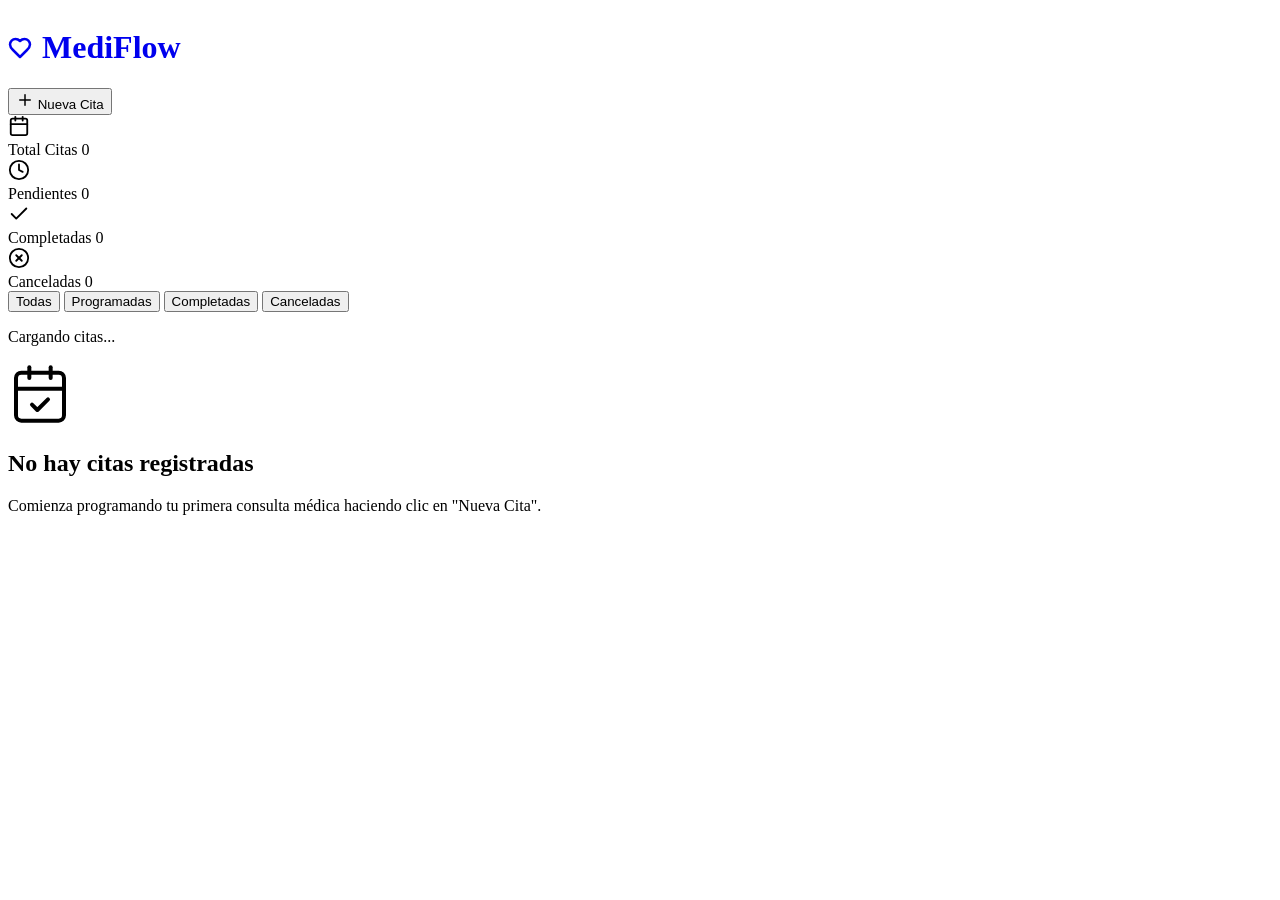
==== public/home.html @ 62332ec0 "feat: se ha implementado una landig page para el inicio de la aplicacion y movido el dashboard a la " ====
<!DOCTYPE html>
<html lang="es">
<head>
  <meta charset="UTF-8">
  <meta name="viewport" content="width=device-width, initial-scale=1.0">
  <title>MediFlow - Gestión de Citas Médicas</title>
  <link rel="preconnect" href="https://fonts.googleapis.com">
  <link rel="preconnect" href="https://fonts.gstatic.com" crossorigin>
  <link href="https://fonts.googleapis.com/css2?family=Outfit:wght@300;400;500;600;700&family=Plus+Jakarta+Sans:wght@300;400;500;600;700&display=swap" rel="stylesheet">
  <link rel="stylesheet" href="/styles.css">
</head>
<body>
  <!-- Header / Navigation -->
  <header class="app-header">
    <div class="header-container">
      <a href="/" class="logo" style="text-decoration: none; display: flex; align-items: center; gap: 10px;">
        <svg xmlns="http://www.w3.org/2000/svg" width="24" height="24" viewBox="0 0 24 24" fill="none" stroke="currentColor" stroke-width="2.5" stroke-linecap="round" stroke-linejoin="round" class="logo-icon"><path d="M19 14c1.49-1.46 3-3.21 3-5.5A5.5 5.5 0 0 0 16.5 3c-1.76 0-3 .5-4.5 2-1.5-1.5-2.74-2-4.5-2A5.5 5.5 0 0 0 2 8.5c0 2.3 1.5 4.05 3 5.5l7 7Z"/></svg>
        <h1>MediFlow</h1>
      </a>
      <button class="btn btn-primary" id="btnOpenNewAppointment" aria-haspopup="dialog">
        <svg xmlns="http://www.w3.org/2000/svg" width="18" height="18" viewBox="0 0 24 24" fill="none" stroke="currentColor" stroke-width="2" stroke-linecap="round" stroke-linejoin="round"><path d="M5 12h14"/><path d="M12 5v14"/></svg>
        Nueva Cita
      </button>
    </div>
  </header>

  <!-- Main Container -->
  <main class="app-container">
    
    <!-- Stats Section -->
    <section class="stats-grid" aria-label="Estadísticas de citas">
      <div class="stat-card">
        <div class="stat-icon icon-blue">
          <svg xmlns="http://www.w3.org/2000/svg" width="22" height="22" viewBox="0 0 24 24" fill="none" stroke="currentColor" stroke-width="2" stroke-linecap="round" stroke-linejoin="round"><path d="M8 2v4"/><path d="M16 2v4"/><rect width="18" height="18" x="3" y="4" rx="2"/><path d="M3 10h18"/></svg>
        </div>
        <div class="stat-info">
          <span class="stat-label">Total Citas</span>
          <span class="stat-value" id="statTotal">0</span>
        </div>
      </div>
      
      <div class="stat-card">
        <div class="stat-icon icon-yellow">
          <svg xmlns="http://www.w3.org/2000/svg" width="22" height="22" viewBox="0 0 24 24" fill="none" stroke="currentColor" stroke-width="2" stroke-linecap="round" stroke-linejoin="round"><circle cx="12" cy="12" r="10"/><polyline points="12 6 12 12 16 14"/></svg>
        </div>
        <div class="stat-info">
          <span class="stat-label">Pendientes</span>
          <span class="stat-value" id="statScheduled">0</span>
        </div>
      </div>

      <div class="stat-card">
        <div class="stat-icon icon-green">
          <svg xmlns="http://www.w3.org/2000/svg" width="22" height="22" viewBox="0 0 24 24" fill="none" stroke="currentColor" stroke-width="2" stroke-linecap="round" stroke-linejoin="round"><path d="M20 6 9 17l-5-5"/></svg>
        </div>
        <div class="stat-info">
          <span class="stat-label">Completadas</span>
          <span class="stat-value" id="statCompleted">0</span>
        </div>
      </div>

      <div class="stat-card">
        <div class="stat-icon icon-red">
          <svg xmlns="http://www.w3.org/2000/svg" width="22" height="22" viewBox="0 0 24 24" fill="none" stroke="currentColor" stroke-width="2" stroke-linecap="round" stroke-linejoin="round"><circle cx="12" cy="12" r="10"/><path d="m15 9-6 6"/><path d="m9 9 6 6"/></svg>
        </div>
        <div class="stat-info">
          <span class="stat-label">Canceladas</span>
          <span class="stat-value" id="statCancelled">0</span>
        </div>
      </div>
    </section>

    <!-- Content Area & Controls -->
    <section class="content-header">
      <div class="filter-bar">
        <button class="filter-btn active" data-filter="all">Todas</button>
        <button class="filter-btn" data-filter="scheduled">Programadas</button>
        <button class="filter-btn" data-filter="completed">Completadas</button>
        <button class="filter-btn" data-filter="cancelled">Canceladas</button>
      </div>
    </section>

    <!-- Loading State -->
    <div id="loadingIndicator" class="loading-container">
      <div class="spinner"></div>
      <p>Cargando citas...</p>
    </div>

    <!-- Empty State -->
    <div id="emptyState" class="empty-state hidden">
      <svg xmlns="http://www.w3.org/2000/svg" width="64" height="64" viewBox="0 0 24 24" fill="none" stroke="currentColor" stroke-width="1.5" stroke-linecap="round" stroke-linejoin="round" class="empty-icon"><rect width="18" height="18" x="3" y="4" rx="2" ry="2"/><line x1="16" x2="16" y1="2" y2="6"/><line x1="8" x2="8" y1="2" y2="6"/><line x1="3" x2="21" y1="10" y2="10"/><path d="m9 16 2 2 4-4"/></svg>
      <h2>No hay citas registradas</h2>
      <p>Comienza programando tu primera consulta médica haciendo clic en "Nueva Cita".</p>
    </div>

    <!-- Grid / List of appointments -->
    <div id="appointmentsGrid" class="appointments-grid">
      <!-- Citas se renderizan dinámicamente aquí -->
    </div>
  </main>

  <!-- Notification Toast -->
  <div id="notificationToast" class="toast hidden" role="alert" aria-live="assertive"></div>

  <!-- Booking Modal Dialog -->
  <dialog id="appointmentModal" closedby="any" class="modal-dialog" aria-labelledby="modalTitle">
    <div class="modal-content">
      <header class="modal-header">
        <h2 id="modalTitle">Nueva Cita Médica</h2>
        <button class="btn-close" id="btnCloseModal" aria-label="Cerrar modal">
          <svg xmlns="http://www.w3.org/2000/svg" width="20" height="20" viewBox="0 0 24 24" fill="none" stroke="currentColor" stroke-width="2" stroke-linecap="round" stroke-linejoin="round"><path d="M18 6 6 18"/><path d="m6 6 12 12"/></svg>
        </button>
      </header>
      <form id="appointmentForm" class="modal-body" novalidate>
        <div class="form-group">
          <label for="patientName">Nombre del Paciente <span class="required">*</span></label>
          <input type="text" id="patientName" name="patientName" placeholder="Ej. Juan Pérez" required autocomplete="name">
          <span class="error-message" id="errorPatientName">El nombre es requerido.</span>
        </div>

        <div class="form-group">
          <label for="email">Correo Electrónico <span class="required">*</span></label>
          <input type="email" id="email" name="email" placeholder="Ej. juan@example.com" required autocomplete="email">
          <span class="error-message" id="errorEmail">Introduce un correo electrónico válido.</span>
        </div>

        <div class="form-row">
          <div class="form-group">
            <label for="date">Fecha <span class="required">*</span></label>
            <input type="date" id="date" name="date" required>
            <span class="error-message" id="errorDate">Selecciona una fecha válida.</span>
          </div>

          <div class="form-group">
            <label for="time">Hora <span class="required">*</span></label>
            <input type="time" id="time" name="time" required>
            <span class="error-message" id="errorTime">Selecciona una hora válida.</span>
          </div>
        </div>

        <div class="form-group">
          <label for="service">Servicio Médico <span class="required">*</span></label>
          <select id="service" name="service" required>
            <option value="" disabled selected>Selecciona una especialidad</option>
            <option value="Medicina General">Medicina General</option>
            <option value="Odontología">Odontología</option>
            <option value="Pediatría">Pediatría</option>
            <option value="Cardiología">Cardiología</option>
            <option value="Dermatología">Dermatología</option>
            <option value="Nutrición">Nutrición</option>
          </select>
          <span class="error-message" id="errorService">Por favor, selecciona un servicio.</span>
        </div>

        <div class="form-group">
          <label for="notes">Notas o Sintomatología</label>
          <textarea id="notes" name="notes" rows="3" placeholder="Describe brevemente el motivo de la consulta o notas relevantes..."></textarea>
        </div>

        <footer class="modal-actions">
          <button type="button" class="btn btn-secondary" id="btnCancelModal">Cancelar</button>
          <button type="submit" class="btn btn-primary">
            <svg xmlns="http://www.w3.org/2000/svg" width="16" height="16" viewBox="0 0 24 24" fill="none" stroke="currentColor" stroke-width="2.5" stroke-linecap="round" stroke-linejoin="round"><path d="M5 12h14"/><path d="M12 5v14"/></svg>
            Agendar Cita
          </button>
        </footer>
      </form>
    </div>
  </dialog>

  <!-- Delete Confirmation Dialog -->
  <dialog id="deleteConfirmModal" closedby="any" class="modal-dialog mini-modal" aria-labelledby="deleteModalTitle">
    <div class="modal-content">
      <header class="modal-header">
        <h2 id="deleteModalTitle">¿Eliminar Cita?</h2>
      </header>
      <div class="modal-body">
        <p>¿Estás seguro de que deseas eliminar esta cita? Esta acción no se puede deshacer.</p>
      </div>
      <footer class="modal-actions">
        <button type="button" class="btn btn-secondary" id="btnCancelDelete">Cancelar</button>
        <button type="button" class="btn btn-danger" id="btnConfirmDelete">Eliminar</button>
      </footer>
    </div>
  </dialog>

  <script src="/app.js"></script>
</body>
</html>
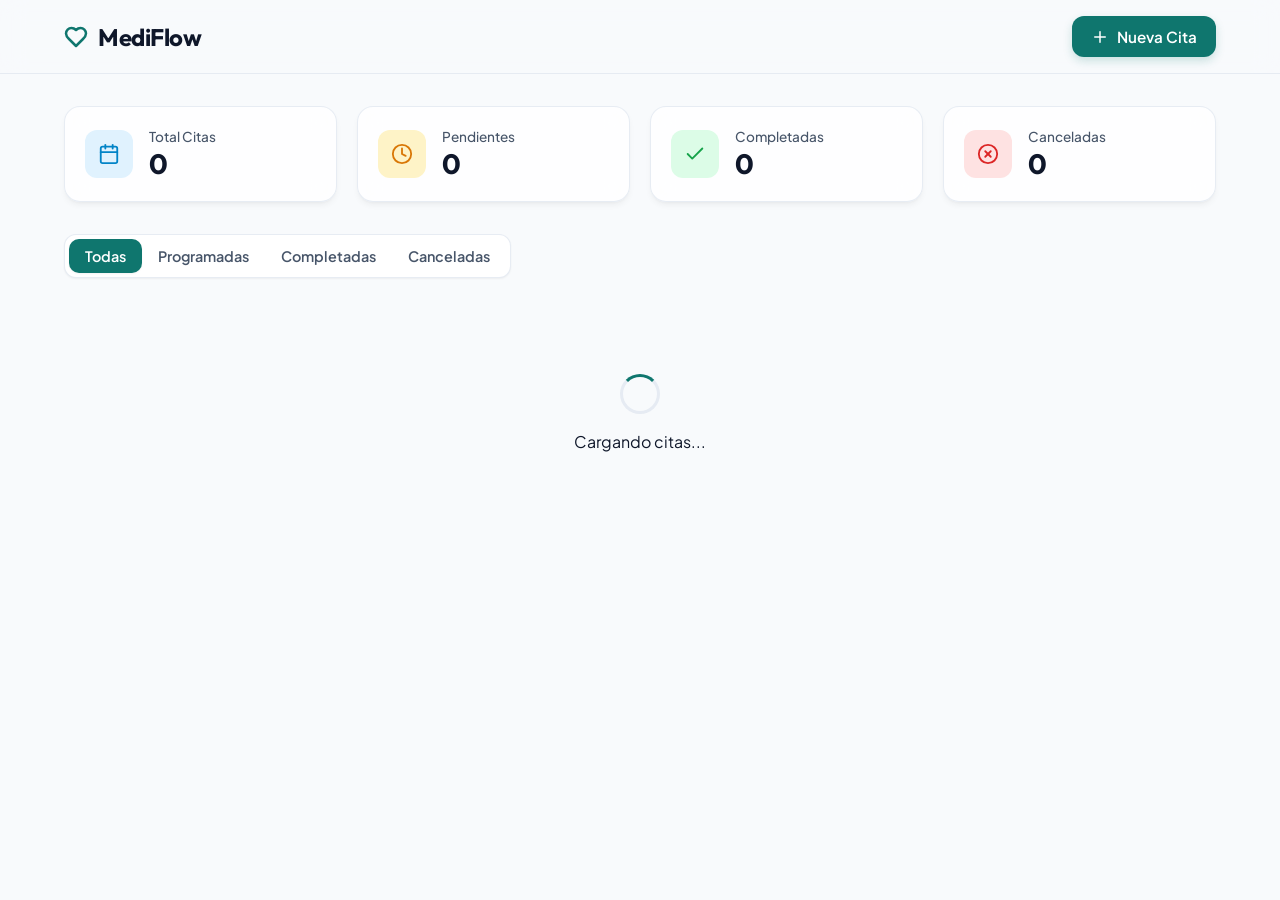
==== commit 5ef753ac: "feat: s ha implentado una landig page para la aplicacion" ====
--- a/public/home.html
+++ b/public/home.html
@@ -7,13 +7,13 @@
   <link rel="preconnect" href="https://fonts.googleapis.com">
   <link rel="preconnect" href="https://fonts.gstatic.com" crossorigin>
   <link href="https://fonts.googleapis.com/css2?family=Outfit:wght@300;400;500;600;700&family=Plus+Jakarta+Sans:wght@300;400;500;600;700&display=swap" rel="stylesheet">
-  <link rel="stylesheet" href="/styles.css">
+  <link rel="stylesheet" href="styles.css">
 </head>
 <body>
   <!-- Header / Navigation -->
   <header class="app-header">
     <div class="header-container">
-      <a href="/" class="logo" style="text-decoration: none; display: flex; align-items: center; gap: 10px;">
+      <a href="/" class="logo" style="text-decoration: none; color: inherit;">
         <svg xmlns="http://www.w3.org/2000/svg" width="24" height="24" viewBox="0 0 24 24" fill="none" stroke="currentColor" stroke-width="2.5" stroke-linecap="round" stroke-linejoin="round" class="logo-icon"><path d="M19 14c1.49-1.46 3-3.21 3-5.5A5.5 5.5 0 0 0 16.5 3c-1.76 0-3 .5-4.5 2-1.5-1.5-2.74-2-4.5-2A5.5 5.5 0 0 0 2 8.5c0 2.3 1.5 4.05 3 5.5l7 7Z"/></svg>
         <h1>MediFlow</h1>
       </a>
@@ -184,6 +184,6 @@
     </div>
   </dialog>
 
-  <script src="/app.js"></script>
+  <script src="app.js"></script>
 </body>
 </html>
--- a/public/styles.css
+++ b/public/styles.css
@@ -0,0 +1,1338 @@
+/* Design Tokens & Theme Setup */
+:root {
+  --font-title: 'Outfit', -apple-system, BlinkMacSystemFont, 'Segoe UI', Roboto, sans-serif;
+  --font-body: 'Plus Jakarta Sans', -apple-system, BlinkMacSystemFont, 'Segoe UI', Roboto, sans-serif;
+
+  /* Light Theme Colors (Sophisticated Slate & Teal) */
+  --bg-primary: #f8fafc;
+  --bg-secondary: #ffffff;
+  --bg-card: rgba(255, 255, 255, 0.8);
+  --bg-card-hover: rgba(255, 255, 255, 0.95);
+  --border-color: rgba(226, 232, 240, 0.8);
+  --text-primary: #0f172a;
+  --text-secondary: #475569;
+  --text-muted: #94a3b8;
+  
+  --primary-color: #0f766e;
+  --primary-hover: #115e59;
+  --primary-light: #f0fdfa;
+  --primary-text: #ffffff;
+  
+  --danger-color: #e11d48;
+  --danger-hover: #be123c;
+  --danger-light: #fff1f2;
+  
+  /* Status Colors */
+  --status-scheduled-bg: #fef3c7;
+  --status-scheduled-text: #d97706;
+  --status-completed-bg: #dcfce7;
+  --status-completed-text: #15803d;
+  --status-cancelled-bg: #fee2e2;
+  --status-cancelled-text: #b91c1c;
+
+  /* Card Icon Accents */
+  --accent-blue-bg: #e0f2fe;
+  --accent-blue: #0284c7;
+  --accent-yellow-bg: #fef3c7;
+  --accent-yellow: #d97706;
+  --accent-green-bg: #dcfce7;
+  --accent-green: #16a34a;
+  --accent-red-bg: #fee2e2;
+  --accent-red: #dc2626;
+
+  /* Box Shadows & Blurs */
+  --shadow-sm: 0 1px 2px 0 rgba(0, 0, 0, 0.05);
+  --shadow-md: 0 4px 6px -1px rgba(0, 0, 0, 0.05), 0 2px 4px -2px rgba(0, 0, 0, 0.05);
+  --shadow-lg: 0 10px 15px -3px rgba(0, 0, 0, 0.05), 0 4px 6px -4px rgba(0, 0, 0, 0.05);
+  --shadow-premium: 0 20px 25px -5px rgba(15, 118, 110, 0.05), 0 8px 10px -6px rgba(15, 118, 110, 0.05);
+  --glass-blur: blur(12px);
+  --border-radius-sm: 8px;
+  --border-radius-md: 12px;
+  --border-radius-lg: 16px;
+  --border-radius-xl: 24px;
+}
+
+@media (prefers-color-scheme: dark) {
+  :root {
+    /* Dark Theme Colors */
+    --bg-primary: #0b0f19;
+    --bg-secondary: #111827;
+    --bg-card: rgba(17, 24, 39, 0.7);
+    --bg-card-hover: rgba(17, 24, 39, 0.9);
+    --border-color: rgba(31, 41, 55, 0.8);
+    --text-primary: #f9fafb;
+    --text-secondary: #9ca3af;
+    --text-muted: #6b7280;
+
+    --primary-color: #14b8a6;
+    --primary-hover: #2dd4bf;
+    --primary-light: rgba(20, 184, 166, 0.1);
+    
+    --danger-color: #f43f5e;
+    --danger-hover: #fb7185;
+    --danger-light: rgba(244, 63, 94, 0.1);
+
+    /* Status Colors (Dark mode adjusted) */
+    --status-scheduled-bg: rgba(217, 119, 6, 0.15);
+    --status-scheduled-text: #fbbf24;
+    --status-completed-bg: rgba(22, 163, 74, 0.15);
+    --status-completed-text: #4ade80;
+    --status-cancelled-bg: rgba(220, 38, 38, 0.15);
+    --status-cancelled-text: #f87171;
+
+    /* Card Icon Accents (Dark Mode) */
+    --accent-blue-bg: rgba(2, 132, 199, 0.15);
+    --accent-blue: #38bdf8;
+    --accent-yellow-bg: rgba(217, 119, 6, 0.15);
+    --accent-yellow: #fbbf24;
+    --accent-green-bg: rgba(22, 163, 74, 0.15);
+    --accent-green: #4ade80;
+    --accent-red-bg: rgba(220, 38, 38, 0.15);
+    --accent-red: #f87171;
+
+    --shadow-premium: 0 20px 25px -5px rgba(0, 0, 0, 0.3), 0 8px 10px -6px rgba(0, 0, 0, 0.3);
+  }
+}
+
+/* Base resets & styles */
+* {
+  margin: 0;
+  padding: 0;
+  box-sizing: border-box;
+}
+
+body {
+  font-family: var(--font-body);
+  background-color: var(--bg-primary);
+  color: var(--text-primary);
+  min-height: 100vh;
+  line-height: 1.5;
+  transition: background-color 0.3s ease, color 0.3s ease;
+  overflow-x: hidden;
+}
+
+/* Buttons */
+.btn {
+  display: inline-flex;
+  align-items: center;
+  justify-content: center;
+  gap: 8px;
+  font-family: var(--font-body);
+  font-weight: 600;
+  font-size: 0.95rem;
+  padding: 10px 18px;
+  border-radius: var(--border-radius-md);
+  border: 1px solid transparent;
+  cursor: pointer;
+  transition: all 0.2s cubic-bezier(0.4, 0, 0.2, 1);
+  text-decoration: none;
+}
+
+.btn-primary {
+  background-color: var(--primary-color);
+  color: var(--primary-text);
+  box-shadow: 0 4px 10px rgba(15, 118, 110, 0.2);
+}
+
+.btn-primary:hover {
+  background-color: var(--primary-hover);
+  transform: translateY(-1px);
+  box-shadow: 0 6px 14px rgba(15, 118, 110, 0.3);
+}
+
+.btn-secondary {
+  background-color: transparent;
+  border-color: var(--border-color);
+  color: var(--text-secondary);
+}
+
+.btn-secondary:hover {
+  background-color: var(--border-color);
+  color: var(--text-primary);
+}
+
+.btn-danger {
+  background-color: var(--danger-color);
+  color: #fff;
+  box-shadow: 0 4px 10px rgba(225, 29, 72, 0.2);
+}
+
+.btn-danger:hover {
+  background-color: var(--danger-hover);
+  transform: translateY(-1px);
+  box-shadow: 0 6px 14px rgba(225, 29, 72, 0.3);
+}
+
+/* Header */
+.app-header {
+  position: sticky;
+  top: 0;
+  z-index: 10;
+  background-color: rgba(248, 250, 252, 0.7);
+  backdrop-filter: var(--glass-blur);
+  -webkit-backdrop-filter: var(--glass-blur);
+  border-bottom: 1px solid var(--border-color);
+  transition: background-color 0.3s ease, border-color 0.3s ease;
+}
+
+@media (prefers-color-scheme: dark) {
+  .app-header {
+    background-color: rgba(11, 15, 25, 0.7);
+  }
+}
+
+.header-container {
+  max-width: 1200px;
+  margin: 0 auto;
+  padding: 16px 24px;
+  display: flex;
+  justify-content: space-between;
+  align-items: center;
+}
+
+.logo {
+  display: flex;
+  align-items: center;
+  gap: 10px;
+}
+
+.logo-icon {
+  color: var(--primary-color);
+  animation: heartbeat 2s infinite ease-in-out;
+}
+
+.logo h1 {
+  font-family: var(--font-title);
+  font-size: 1.5rem;
+  font-weight: 700;
+  letter-spacing: -0.5px;
+  color: var(--text-primary);
+}
+
+/* Container */
+.app-container {
+  max-width: 1200px;
+  margin: 0 auto;
+  padding: 32px 24px;
+  display: flex;
+  flex-direction: column;
+  gap: 32px;
+}
+
+/* Stats Section */
+.stats-grid {
+  display: grid;
+  grid-template-columns: repeat(auto-fit, minmax(220px, 1fr));
+  gap: 20px;
+}
+
+.stat-card {
+  background-color: var(--bg-card);
+  backdrop-filter: var(--glass-blur);
+  -webkit-backdrop-filter: var(--glass-blur);
+  border: 1px solid var(--border-color);
+  border-radius: var(--border-radius-lg);
+  padding: 20px;
+  display: flex;
+  align-items: center;
+  gap: 16px;
+  box-shadow: var(--shadow-md);
+  transition: transform 0.2s ease, box-shadow 0.2s ease, background-color 0.3s ease;
+}
+
+.stat-card:hover {
+  transform: translateY(-2px);
+  box-shadow: var(--shadow-lg);
+}
+
+.stat-icon {
+  width: 48px;
+  height: 48px;
+  border-radius: var(--border-radius-md);
+  display: flex;
+  align-items: center;
+  justify-content: center;
+}
+
+.icon-blue { background-color: var(--accent-blue-bg); color: var(--accent-blue); }
+.icon-yellow { background-color: var(--accent-yellow-bg); color: var(--accent-yellow); }
+.icon-green { background-color: var(--accent-green-bg); color: var(--accent-green); }
+.icon-red { background-color: var(--accent-red-bg); color: var(--accent-red); }
+
+.stat-info {
+  display: flex;
+  flex-direction: column;
+}
+
+.stat-label {
+  font-size: 0.85rem;
+  font-weight: 500;
+  color: var(--text-secondary);
+}
+
+.stat-value {
+  font-family: var(--font-title);
+  font-size: 1.75rem;
+  font-weight: 700;
+  color: var(--text-primary);
+  line-height: 1.2;
+}
+
+/* Content Header & Filter Bar */
+.content-header {
+  display: flex;
+  justify-content: space-between;
+  align-items: center;
+  flex-wrap: wrap;
+  gap: 16px;
+}
+
+.filter-bar {
+  display: flex;
+  background-color: var(--bg-secondary);
+  border: 1px solid var(--border-color);
+  padding: 4px;
+  border-radius: var(--border-radius-md);
+  box-shadow: var(--shadow-sm);
+}
+
+.filter-btn {
+  font-family: var(--font-body);
+  font-weight: 600;
+  font-size: 0.9rem;
+  padding: 8px 16px;
+  border: none;
+  background: transparent;
+  color: var(--text-secondary);
+  border-radius: calc(var(--border-radius-md) - 2px);
+  cursor: pointer;
+  transition: all 0.2s ease;
+}
+
+.filter-btn:hover {
+  color: var(--text-primary);
+}
+
+.filter-btn.active {
+  background-color: var(--primary-color);
+  color: var(--primary-text);
+  box-shadow: var(--shadow-sm);
+}
+
+/* Loading & Empty State */
+.loading-container {
+  display: flex;
+  flex-direction: column;
+  align-items: center;
+  justify-content: center;
+  padding: 64px 0;
+  gap: 16px;
+}
+
+.spinner {
+  width: 40px;
+  height: 40px;
+  border: 3px solid var(--border-color);
+  border-top-color: var(--primary-color);
+  border-radius: 50%;
+  animation: spin 1s linear infinite;
+}
+
+.empty-state {
+  text-align: center;
+  padding: 64px 24px;
+  background-color: var(--bg-card);
+  backdrop-filter: var(--glass-blur);
+  border: 1px solid var(--border-color);
+  border-radius: var(--border-radius-xl);
+  max-width: 500px;
+  margin: 0 auto;
+  box-shadow: var(--shadow-md);
+}
+
+.empty-icon {
+  color: var(--text-muted);
+  margin-bottom: 16px;
+}
+
+.empty-state h2 {
+  font-family: var(--font-title);
+  font-size: 1.5rem;
+  font-weight: 600;
+  margin-bottom: 8px;
+}
+
+.empty-state p {
+  color: var(--text-secondary);
+}
+
+/* Appointments Grid */
+.appointments-grid {
+  display: grid;
+  grid-template-columns: repeat(auto-fill, minmax(320px, 1fr));
+  gap: 24px;
+  perspective: 1000px;
+}
+
+/* Card */
+.appointment-card {
+  background-color: var(--bg-card);
+  backdrop-filter: var(--glass-blur);
+  -webkit-backdrop-filter: var(--glass-blur);
+  border: 1px solid var(--border-color);
+  border-radius: var(--border-radius-lg);
+  padding: 24px;
+  display: flex;
+  flex-direction: column;
+  gap: 20px;
+  box-shadow: var(--shadow-md);
+  transition: all 0.3s cubic-bezier(0.4, 0, 0.2, 1);
+  position: relative;
+  overflow: hidden;
+}
+
+.appointment-card:hover {
+  transform: translateY(-4px) scale(1.01);
+  box-shadow: var(--shadow-premium);
+  background-color: var(--bg-card-hover);
+}
+
+.appointment-card::before {
+  content: '';
+  position: absolute;
+  top: 0;
+  left: 0;
+  width: 4px;
+  height: 100%;
+  background-color: var(--card-accent, var(--primary-color));
+}
+
+.card-header {
+  display: flex;
+  justify-content: space-between;
+  align-items: flex-start;
+  gap: 12px;
+}
+
+.patient-info {
+  display: flex;
+  flex-direction: column;
+}
+
+.patient-name {
+  font-family: var(--font-title);
+  font-size: 1.2rem;
+  font-weight: 600;
+  color: var(--text-primary);
+}
+
+.patient-email {
+  font-size: 0.85rem;
+  color: var(--text-muted);
+}
+
+.status-pill {
+  font-size: 0.75rem;
+  font-weight: 700;
+  text-transform: uppercase;
+  letter-spacing: 0.5px;
+  padding: 4px 10px;
+  border-radius: 9999px;
+  white-space: nowrap;
+}
+
+.status-scheduled { background-color: var(--status-scheduled-bg); color: var(--status-scheduled-text); }
+.status-completed { background-color: var(--status-completed-bg); color: var(--status-completed-text); }
+.status-cancelled { background-color: var(--status-cancelled-bg); color: var(--status-cancelled-text); }
+
+.card-details {
+  display: flex;
+  flex-direction: column;
+  gap: 10px;
+  border-top: 1px dashed var(--border-color);
+  border-bottom: 1px dashed var(--border-color);
+  padding: 16px 0;
+}
+
+.detail-item {
+  display: flex;
+  align-items: center;
+  gap: 10px;
+  font-size: 0.9rem;
+  color: var(--text-secondary);
+}
+
+.detail-item svg {
+  color: var(--text-muted);
+  flex-shrink: 0;
+}
+
+.card-notes {
+  font-size: 0.9rem;
+  color: var(--text-secondary);
+  background-color: var(--bg-primary);
+  padding: 10px 14px;
+  border-radius: var(--border-radius-sm);
+  border-left: 3px solid var(--border-color);
+  font-style: italic;
+  word-break: break-word;
+}
+
+.card-actions {
+  display: flex;
+  justify-content: flex-end;
+  align-items: center;
+  gap: 12px;
+  margin-top: auto;
+}
+
+.action-btn-icon {
+  background: transparent;
+  border: 1px solid var(--border-color);
+  color: var(--text-secondary);
+  width: 36px;
+  height: 36px;
+  border-radius: var(--border-radius-sm);
+  display: flex;
+  align-items: center;
+  justify-content: center;
+  cursor: pointer;
+  transition: all 0.2s ease;
+}
+
+.action-btn-icon:hover {
+  background-color: var(--border-color);
+  color: var(--text-primary);
+}
+
+.action-btn-icon.complete:hover {
+  background-color: var(--status-completed-bg);
+  border-color: var(--status-completed-text);
+  color: var(--status-completed-text);
+}
+
+.action-btn-icon.cancel:hover {
+  background-color: var(--status-cancelled-bg);
+  border-color: var(--status-cancelled-text);
+  color: var(--status-cancelled-text);
+}
+
+.action-btn-icon.delete:hover {
+  background-color: var(--danger-light);
+  border-color: var(--danger-color);
+  color: var(--danger-color);
+}
+
+/* Modals */
+.modal-dialog {
+  border: none;
+  background: transparent;
+  max-width: 500px;
+  width: 90%;
+  margin: auto;
+  outline: none;
+  border-radius: var(--border-radius-xl);
+  overflow: visible;
+}
+
+.modal-dialog.mini-modal {
+  max-width: 400px;
+}
+
+.modal-dialog::backdrop {
+  background-color: rgba(15, 23, 42, 0.4);
+  backdrop-filter: var(--glass-blur);
+  -webkit-backdrop-filter: var(--glass-blur);
+  animation: fade-in 0.3s ease;
+}
+
+.modal-content {
+  background-color: var(--bg-secondary);
+  border: 1px solid var(--border-color);
+  border-radius: var(--border-radius-xl);
+  box-shadow: 0 25px 50px -12px rgba(0, 0, 0, 0.25);
+  animation: slide-up 0.3s cubic-bezier(0.16, 1, 0.3, 1);
+  overflow: hidden;
+}
+
+.modal-header {
+  padding: 24px;
+  border-bottom: 1px solid var(--border-color);
+  display: flex;
+  justify-content: space-between;
+  align-items: center;
+}
+
+.modal-header h2 {
+  font-family: var(--font-title);
+  font-size: 1.4rem;
+  font-weight: 700;
+  color: var(--text-primary);
+}
+
+.btn-close {
+  background: transparent;
+  border: none;
+  color: var(--text-muted);
+  cursor: pointer;
+  transition: color 0.2s ease;
+  display: flex;
+  align-items: center;
+}
+
+.btn-close:hover {
+  color: var(--text-primary);
+}
+
+.modal-body {
+  padding: 24px;
+  display: flex;
+  flex-direction: column;
+  gap: 20px;
+}
+
+.form-group {
+  display: flex;
+  flex-direction: column;
+  gap: 6px;
+}
+
+.form-group label {
+  font-size: 0.85rem;
+  font-weight: 600;
+  color: var(--text-secondary);
+}
+
+.required {
+  color: var(--danger-color);
+}
+
+.form-group input,
+.form-group select,
+.form-group textarea {
+  font-family: var(--font-body);
+  font-size: 0.95rem;
+  padding: 10px 14px;
+  border-radius: var(--border-radius-md);
+  border: 1px solid var(--border-color);
+  background-color: var(--bg-primary);
+  color: var(--text-primary);
+  outline: none;
+  transition: all 0.2s ease;
+  width: 100%;
+}
+
+.form-group input:focus,
+.form-group select:focus,
+.form-group textarea:focus {
+  border-color: var(--primary-color);
+  box-shadow: 0 0 0 3px var(--primary-light);
+}
+
+.form-row {
+  display: grid;
+  grid-template-columns: 1fr 1fr;
+  gap: 16px;
+}
+
+.form-group input.invalid,
+.form-group select.invalid {
+  border-color: var(--danger-color);
+  box-shadow: 0 0 0 3px var(--danger-light);
+}
+
+.error-message {
+  font-size: 0.8rem;
+  color: var(--danger-color);
+  display: none;
+  margin-top: 2px;
+}
+
+.error-message.visible {
+  display: block;
+}
+
+.modal-actions {
+  display: flex;
+  justify-content: flex-end;
+  gap: 12px;
+  border-top: 1px solid var(--border-color);
+  padding: 20px 24px;
+  background-color: var(--bg-primary);
+}
+
+/* Notification Toast */
+.toast {
+  position: fixed;
+  bottom: 24px;
+  right: 24px;
+  z-index: 100;
+  background-color: var(--bg-secondary);
+  border: 1px solid var(--border-color);
+  padding: 16px 20px;
+  border-radius: var(--border-radius-md);
+  box-shadow: var(--shadow-lg);
+  display: flex;
+  align-items: center;
+  gap: 12px;
+  max-width: 350px;
+  transition: all 0.3s ease;
+  animation: slide-in 0.3s ease;
+}
+
+.toast.hidden {
+  display: none;
+}
+
+.toast.success {
+  border-left: 4px solid var(--accent-green);
+}
+
+.toast.error {
+  border-left: 4px solid var(--danger-color);
+}
+
+/* Utility Helpers */
+.hidden {
+  display: none !important;
+}
+
+/* Animations */
+@keyframes heartbeat {
+  0% { transform: scale(1); }
+  14% { transform: scale(1.12); }
+  28% { transform: scale(1); }
+  42% { transform: scale(1.12); }
+  70% { transform: scale(1); }
+}
+
+@keyframes spin {
+  to { transform: rotate(360deg); }
+}
+
+@keyframes fade-in {
+  from { opacity: 0; }
+  to { opacity: 1; }
+}
+
+@keyframes slide-up {
+  from { transform: translateY(20px); opacity: 0; }
+  to { transform: translateY(0); opacity: 1; }
+}
+
+@keyframes slide-in {
+  from { transform: translateX(100px); opacity: 0; }
+  to { transform: translateX(0); opacity: 1; }
+}
+
+/* ====================================================
+   Landing Page Styles
+   ==================================================== */
+
+.nav-menu {
+  display: flex;
+  align-items: center;
+  gap: 24px;
+}
+
+.nav-link {
+  font-family: var(--font-body);
+  font-weight: 500;
+  color: var(--text-secondary);
+  text-decoration: none;
+  font-size: 0.95rem;
+  transition: color 0.2s ease;
+  position: relative;
+}
+
+.nav-link:hover {
+  color: var(--primary-color);
+}
+
+.nav-link::after {
+  content: '';
+  position: absolute;
+  bottom: -4px;
+  left: 0;
+  width: 0;
+  height: 2px;
+  background-color: var(--primary-color);
+  transition: width 0.2s ease;
+}
+
+.nav-link:hover::after {
+  width: 100%;
+}
+
+.landing-main {
+  max-width: 1200px;
+  margin: 0 auto;
+  padding: 40px 24px;
+  display: flex;
+  flex-direction: column;
+  gap: 80px;
+}
+
+@media (max-width: 768px) {
+  .nav-menu {
+    display: none; /* Hide nav links on mobile for simplicity */
+  }
+  .landing-main {
+    gap: 60px;
+    padding: 20px 16px;
+  }
+}
+
+/* Hero Section */
+.hero-section {
+  padding: 40px 0;
+  animation: fade-in 0.8s ease-out;
+}
+
+.hero-container {
+  display: grid;
+  grid-template-columns: 1.1fr 0.9fr;
+  gap: 48px;
+  align-items: center;
+}
+
+@media (max-width: 992px) {
+  .hero-container {
+    grid-template-columns: 1fr;
+    gap: 60px;
+    text-align: center;
+  }
+  .hero-actions {
+    justify-content: center;
+  }
+  .hero-badge {
+    margin: 0 auto;
+  }
+}
+
+.hero-content {
+  display: flex;
+  flex-direction: column;
+  align-items: flex-start;
+  gap: 24px;
+}
+
+@media (max-width: 992px) {
+  .hero-content {
+    align-items: center;
+  }
+}
+
+.hero-badge {
+  display: inline-flex;
+  align-items: center;
+  gap: 8px;
+  background-color: var(--primary-light);
+  color: var(--primary-color);
+  font-family: var(--font-body);
+  font-size: 0.85rem;
+  font-weight: 600;
+  padding: 6px 14px;
+  border-radius: var(--border-radius-xl);
+  border: 1px solid rgba(15, 118, 110, 0.15);
+}
+
+.badge-dot {
+  width: 6px;
+  height: 6px;
+  background-color: var(--primary-color);
+  border-radius: 50%;
+  animation: pulse-dot 2s infinite;
+}
+
+@keyframes pulse-dot {
+  0% { transform: scale(0.95); opacity: 0.5; }
+  50% { transform: scale(1.3); opacity: 1; }
+  100% { transform: scale(0.95); opacity: 0.5; }
+}
+
+.hero-title {
+  font-family: var(--font-title);
+  font-size: 3.2rem;
+  font-weight: 700;
+  line-height: 1.15;
+  letter-spacing: -1px;
+  color: var(--text-primary);
+}
+
+@media (max-width: 576px) {
+  .hero-title {
+    font-size: 2.4rem;
+  }
+}
+
+.hero-subtitle {
+  font-size: 1.125rem;
+  color: var(--text-secondary);
+  line-height: 1.6;
+  max-width: 560px;
+}
+
+.hero-actions {
+  display: flex;
+  gap: 16px;
+  width: 100%;
+}
+
+.btn-lg {
+  padding: 12px 28px;
+  font-size: 1rem;
+}
+
+@media (max-width: 480px) {
+  .hero-actions {
+    flex-direction: column;
+  }
+  .hero-actions .btn {
+    width: 100%;
+  }
+}
+
+/* Hero CSS Mockup Illustration */
+.hero-visual {
+  display: flex;
+  justify-content: center;
+  align-items: center;
+  perspective: 1000px;
+}
+
+.mockup-container {
+  position: relative;
+  width: 100%;
+  max-width: 440px;
+  height: 380px;
+  transform: rotateY(-12deg) rotateX(8deg);
+  transform-style: preserve-3d;
+  transition: transform 0.6s cubic-bezier(0.16, 1, 0.3, 1);
+}
+
+.hero-visual:hover .mockup-container {
+  transform: rotateY(-4deg) rotateX(3deg);
+}
+
+.mockup-card {
+  position: absolute;
+  border-radius: var(--border-radius-lg);
+  border: 1px solid var(--border-color);
+  background-color: var(--bg-card);
+  backdrop-filter: var(--glass-blur);
+  -webkit-backdrop-filter: var(--glass-blur);
+  box-shadow: var(--shadow-premium);
+  padding: 18px;
+  transition: all 0.3s ease;
+  pointer-events: none;
+}
+
+.mockup-stats {
+  top: 5%;
+  left: 0;
+  width: 180px;
+  z-index: 3;
+  transform: translateZ(30px);
+}
+
+.mockup-stats-header {
+  display: flex;
+  align-items: center;
+  gap: 10px;
+  font-size: 0.85rem;
+  font-weight: 500;
+  color: var(--text-secondary);
+  margin-bottom: 8px;
+}
+
+.mockup-icon {
+  width: 28px;
+  height: 28px;
+  border-radius: 6px;
+  display: flex;
+  align-items: center;
+  justify-content: center;
+  background-color: var(--accent-blue-bg);
+  color: var(--accent-blue);
+}
+
+.mockup-stats-value {
+  font-family: var(--font-title);
+  font-size: 1.8rem;
+  font-weight: 700;
+  color: var(--text-primary);
+  margin-bottom: 12px;
+}
+
+.mockup-stats-graph {
+  display: flex;
+  align-items: flex-end;
+  gap: 6px;
+  height: 40px;
+}
+
+.graph-bar {
+  flex: 1;
+  background-color: var(--primary-color);
+  border-radius: 2px 2px 0 0;
+  opacity: 0.3;
+}
+
+.graph-bar:last-child {
+  opacity: 1;
+  background-color: var(--primary-hover);
+}
+
+.mockup-appt {
+  top: 25%;
+  right: -5%;
+  width: 260px;
+  z-index: 4;
+  transform: translateZ(60px);
+}
+
+.mockup-appt-header {
+  display: flex;
+  justify-content: space-between;
+  align-items: flex-start;
+  margin-bottom: 12px;
+}
+
+.mockup-appt-header .patient-name {
+  font-family: var(--font-title);
+  font-size: 0.95rem;
+  font-weight: 600;
+  color: var(--text-primary);
+}
+
+.mockup-appt-header .patient-email {
+  font-size: 0.75rem;
+  color: var(--text-secondary);
+}
+
+.mockup-appt-details {
+  display: flex;
+  flex-direction: column;
+  gap: 6px;
+  font-size: 0.8rem;
+  color: var(--text-secondary);
+  margin-bottom: 12px;
+  border-bottom: 1px solid var(--border-color);
+  padding-bottom: 12px;
+}
+
+.mockup-appt-details .detail-item {
+  display: flex;
+  align-items: center;
+  gap: 8px;
+}
+
+.mockup-appt-actions {
+  display: flex;
+  gap: 8px;
+}
+
+.action-btn-circle {
+  width: 24px;
+  height: 24px;
+  border-radius: 50%;
+  background-color: var(--border-color);
+}
+
+.action-btn-circle.delete {
+  background-color: var(--danger-light);
+}
+
+.mockup-schedule {
+  bottom: 5%;
+  left: 8%;
+  width: 200px;
+  z-index: 2;
+  transform: translateZ(10px);
+  opacity: 0.85;
+}
+
+.mockup-schedule h4 {
+  font-family: var(--font-title);
+  font-size: 0.9rem;
+  margin-bottom: 10px;
+  color: var(--text-primary);
+}
+
+.mockup-input {
+  height: 24px;
+  background-color: var(--border-color);
+  border-radius: 4px;
+  margin-bottom: 8px;
+  opacity: 0.5;
+}
+
+.mockup-input.select {
+  border-left: 3px solid var(--primary-color);
+}
+
+.mockup-btn {
+  height: 24px;
+  background-color: var(--primary-color);
+  color: #fff;
+  border-radius: 4px;
+  font-size: 0.75rem;
+  font-weight: 600;
+  display: flex;
+  align-items: center;
+  justify-content: center;
+}
+
+@media (max-width: 992px) {
+  .hero-visual {
+    margin-top: -20px;
+    height: 340px;
+  }
+  .mockup-container {
+    transform: none;
+    max-width: 360px;
+    height: 300px;
+  }
+  .hero-visual:hover .mockup-container {
+    transform: none;
+  }
+  .mockup-stats {
+    width: 140px;
+    transform: none;
+  }
+  .mockup-appt {
+    width: 210px;
+    right: 0;
+    transform: none;
+  }
+  .mockup-schedule {
+    width: 160px;
+    transform: none;
+  }
+}
+
+/* Features Section */
+.features-section {
+  padding: 20px 0;
+}
+
+.section-header {
+  text-align: center;
+  max-width: 600px;
+  margin: 0 auto 48px auto;
+}
+
+.section-title {
+  font-family: var(--font-title);
+  font-size: 2.2rem;
+  font-weight: 700;
+  margin-bottom: 12px;
+  color: var(--text-primary);
+}
+
+.section-subtitle {
+  color: var(--text-secondary);
+  font-size: 1rem;
+}
+
+.features-grid {
+  display: grid;
+  grid-template-columns: repeat(auto-fit, minmax(300px, 1fr));
+  gap: 28px;
+}
+
+.feature-card {
+  background-color: var(--bg-card);
+  border: 1px solid var(--border-color);
+  border-radius: var(--border-radius-lg);
+  padding: 32px;
+  transition: transform 0.3s ease, box-shadow 0.3s ease, background-color 0.3s ease;
+  box-shadow: var(--shadow-sm);
+  display: flex;
+  flex-direction: column;
+  gap: 16px;
+}
+
+.feature-card:hover {
+  transform: translateY(-4px);
+  box-shadow: var(--shadow-premium);
+  background-color: var(--bg-card-hover);
+}
+
+.feature-icon {
+  width: 48px;
+  height: 48px;
+  border-radius: 12px;
+  display: flex;
+  align-items: center;
+  justify-content: center;
+}
+
+.feature-icon.icon-primary {
+  background-color: var(--primary-light);
+  color: var(--primary-color);
+}
+
+.feature-icon.icon-yellow {
+  background-color: var(--accent-yellow-bg);
+  color: var(--accent-yellow);
+}
+
+.feature-icon.icon-blue {
+  background-color: var(--accent-blue-bg);
+  color: var(--accent-blue);
+}
+
+.feature-card h3 {
+  font-family: var(--font-title);
+  font-size: 1.3rem;
+  font-weight: 600;
+  color: var(--text-primary);
+}
+
+.feature-card p {
+  color: var(--text-secondary);
+  font-size: 0.95rem;
+  line-height: 1.6;
+}
+
+/* How It Works Section */
+.how-works-section {
+  padding: 20px 0;
+}
+
+.steps-grid {
+  display: grid;
+  grid-template-columns: repeat(auto-fit, minmax(280px, 1fr));
+  gap: 32px;
+}
+
+.step-item {
+  position: relative;
+  background-color: var(--bg-card);
+  border: 1px solid var(--border-color);
+  border-radius: var(--border-radius-lg);
+  padding: 32px;
+  display: flex;
+  flex-direction: column;
+  gap: 12px;
+}
+
+.step-number {
+  font-family: var(--font-title);
+  font-size: 2.5rem;
+  font-weight: 800;
+  color: var(--primary-color);
+  opacity: 0.25;
+  line-height: 1;
+}
+
+.step-item h4 {
+  font-family: var(--font-title);
+  font-size: 1.15rem;
+  font-weight: 600;
+  color: var(--text-primary);
+}
+
+.step-item p {
+  color: var(--text-secondary);
+  font-size: 0.95rem;
+  line-height: 1.5;
+}
+
+/* CTA Section */
+.cta-section {
+  padding: 40px 0;
+}
+
+.cta-card {
+  position: relative;
+  overflow: hidden;
+  background: linear-gradient(135deg, var(--bg-secondary) 0%, var(--primary-light) 100%);
+  border: 1px solid var(--border-color);
+  border-radius: var(--border-radius-xl);
+  padding: 60px 40px;
+  text-align: center;
+  display: flex;
+  flex-direction: column;
+  align-items: center;
+  gap: 20px;
+  box-shadow: var(--shadow-lg);
+}
+
+.cta-glow {
+  position: absolute;
+  top: 50%;
+  left: 50%;
+  width: 300px;
+  height: 300px;
+  background-color: var(--primary-color);
+  opacity: 0.05;
+  filter: blur(80px);
+  border-radius: 50%;
+  transform: translate(-50%, -50%);
+  pointer-events: none;
+}
+
+.cta-card h2 {
+  font-family: var(--font-title);
+  font-size: 2.2rem;
+  font-weight: 700;
+  color: var(--text-primary);
+  max-width: 600px;
+  line-height: 1.25;
+}
+
+.cta-card p {
+  color: var(--text-secondary);
+  font-size: 1.05rem;
+  max-width: 500px;
+  margin-bottom: 8px;
+}
+
+@media (max-width: 576px) {
+  .cta-card {
+    padding: 40px 20px;
+  }
+  .cta-card h2 {
+    font-size: 1.75rem;
+  }
+}
+
+/* Landing Footer */
+.landing-footer {
+  border-top: 1px solid var(--border-color);
+  padding: 32px 0;
+  margin-top: 40px;
+}
+
+.footer-container {
+  max-width: 1200px;
+  margin: 0 auto;
+  padding: 0 24px;
+  display: flex;
+  justify-content: space-between;
+  align-items: center;
+  flex-wrap: wrap;
+  gap: 16px;
+}
+
+.footer-container .logo span {
+  font-family: var(--font-title);
+  font-weight: 700;
+  color: var(--text-primary);
+  font-size: 1.15rem;
+}
+
+.copyright {
+  font-size: 0.85rem;
+  color: var(--text-muted);
+}
+
+@media (max-width: 576px) {
+  .footer-container {
+    flex-direction: column;
+    text-align: center;
+  }
+}
